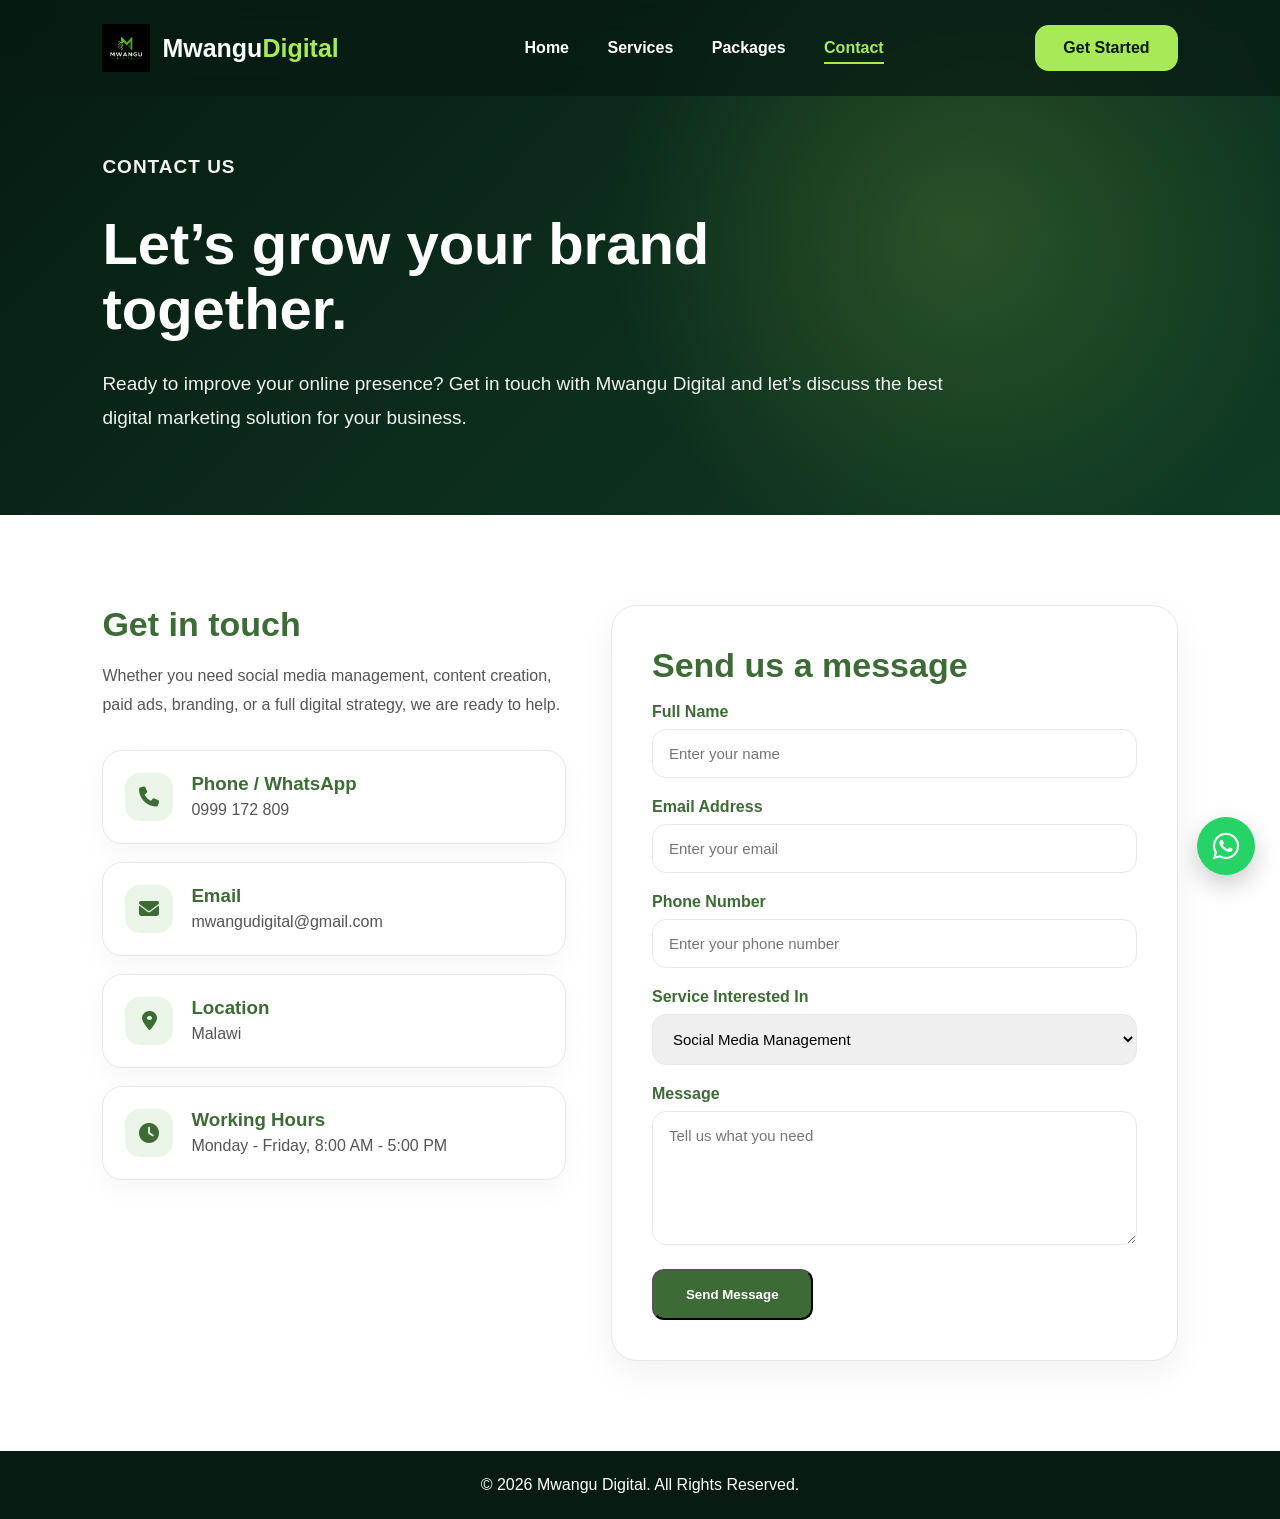
==== contact.html @ 91144dba "Add files via upload" ====
<!DOCTYPE html>
<html lang="en">
<head>
  <meta charset="UTF-8" />
  <meta name="viewport" content="width=device-width, initial-scale=1.0" />

  <title>Contact | Mwangu Digital</title>

  <meta
    name="description"
    content="Contact Mwangu Digital for social media management, content creation, digital marketing, branding, and website design services in Malawi."
  />

  <link rel="icon" type="image/png" sizes="32x32" href="favicon.png">
  <link rel="apple-touch-icon" href="favicon.png">

  <link rel="stylesheet" href="style.css" />

  <link
    rel="stylesheet"
    href="https://cdnjs.cloudflare.com/ajax/libs/font-awesome/6.5.1/css/all.min.css"
  />
</head>

<body>

<header class="navbar">
  <a href="index.html" class="logo">
    <img src="logo.png" alt="Mwangu Digital Logo" class="logo-image">
    <div class="logo-text">Mwangu<span>Digital</span></div>
  </a>

  <nav id="navMenu" aria-label="Main navigation">
    <a href="index.html">Home</a>
    <a href="services.html">Services</a>
    <a href="packages.html">Packages</a>
    <a href="contact.html" class="active">Contact</a>
  </nav>

  <a href="contact.html" class="nav-cta">Get Started</a>

  <button class="menu-btn" onclick="toggleMenu()" aria-label="Open Menu">
    ☰
  </button>
</header>

<main>

<section class="page-hero">
  <div>
    <p class="tagline">Contact Us</p>
    <h1>Let’s grow your brand together.</h1>
    <p>
      Ready to improve your online presence? Get in touch with Mwangu Digital
      and let’s discuss the best digital marketing solution for your business.
    </p>
  </div>
</section>

<section class="contact-section">

  <div class="contact-info">

    <h2>Get in touch</h2>
    <p>
      Whether you need social media management, content creation, paid ads,
      branding, or a full digital strategy, we are ready to help.
    </p>

    <div class="contact-card">
      <i class="fa-solid fa-phone"></i>
      <div>
        <h3>Phone / WhatsApp</h3>
        <a href="https://wa.me/265999172809" target="_blank">0999 172 809</a>
      </div>
    </div>

    <div class="contact-card">
      <i class="fa-solid fa-envelope"></i>
      <div>
        <h3>Email</h3>
        <a href="mailto:mwangudigital@gmail.com">mwangudigital@gmail.com</a>
      </div>
    </div>

    <div class="contact-card">
      <i class="fa-solid fa-location-dot"></i>
      <div>
        <h3>Location</h3>
        <p>Malawi</p>
      </div>
    </div>

    <div class="contact-card">
      <i class="fa-solid fa-clock"></i>
      <div>
        <h3>Working Hours</h3>
        <p>Monday - Friday, 8:00 AM - 5:00 PM</p>
      </div>
    </div>

  </div>

  <form class="contact-form">
    <h2>Send us a message</h2>

    <div class="form-group">
      <label for="name">Full Name</label>
      <input type="text" id="name" placeholder="Enter your name">
    </div>

    <div class="form-group">
      <label for="email">Email Address</label>
      <input type="email" id="email" placeholder="Enter your email">
    </div>

    <div class="form-group">
      <label for="phone">Phone Number</label>
      <input type="text" id="phone" placeholder="Enter your phone number">
    </div>

    <div class="form-group">
      <label for="service">Service Interested In</label>
      <select id="service">
        <option>Social Media Management</option>
        <option>Content Creation</option>
        <option>Paid Advertising</option>
        <option>Branding & Design</option>
        <option>Website Design</option>
        <option>Email & WhatsApp Marketing</option>
        <option>Full Digital Marketing Package</option>
      </select>
    </div>

    <div class="form-group">
      <label for="message">Message</label>
      <textarea id="message" rows="6" placeholder="Tell us what you need"></textarea>
    </div>

    <button type="submit" class="btn pricing-btn">Send Message</button>
  </form>

</section>

</main>

<footer>
  <p>© 2026 Mwangu Digital. All Rights Reserved.</p>
</footer>

<a
  href="https://wa.me/265999172809"
  class="whatsapp-float"
  target="_blank"
  aria-label="Chat with Mwangu Digital on WhatsApp"
>
  <i class="fa-brands fa-whatsapp"></i>
</a>

<script>
  function toggleMenu() {
    document.getElementById("navMenu").classList.toggle("active");
  }
</script>

</body>
</html>
---- style.css ----
:root {
  --primary: #3D6B35;
  --lime: #A7E957;
  --dark: #244221;
  --darker: #071B12;
  --deep: #0B2A1B;
  --light: #EAF4E7;
  --white: #ffffff;
  --black: #111111;
  --text: #555555;
  --soft-border: #e8e8e8;
}

* {
  margin: 0;
  padding: 0;
  box-sizing: border-box;
  font-family: "Segoe UI", Arial, sans-serif;
}

html {
  scroll-behavior: smooth;
}

body {
  background: var(--white);
  color: var(--black);
}

/* NAVBAR */

.navbar {
  width: 100%;
  padding: 24px 8%;
  display: flex;
  align-items: center;
  justify-content: space-between;
  background: rgba(7, 27, 18, 0.72);
  backdrop-filter: blur(14px);
  position: fixed;
  top: 0;
  left: 0;
  z-index: 1000;
}

.logo {
  display: flex;
  align-items: center;
  gap: 12px;
  text-decoration: none;
}

.logo-image {
    width: 48px;
    height: 48px;
    object-fit: contain;
    display: block;
}

@media (max-width: 768px) {
    .logo-image {
        width: 42px;
        height: 42px;
    }
}

.logo-text {
  font-size: 25px;
  font-weight: 800;
  color: var(--white);
}

.logo-text span {
  color: var(--lime);
}

nav a {
  margin-left: 34px;
  text-decoration: none;
  color: var(--white);
  font-weight: 600;
  transition: 0.3s ease;
  position: relative;
}

nav a:hover,
nav a.active {
  color: var(--lime);
}

nav a.active::after {
  content: "";
  width: 100%;
  height: 2px;
  background: var(--lime);
  position: absolute;
  left: 0;
  bottom: -8px;
}

.nav-cta {
  background: var(--lime);
  color: #08180f;
  text-decoration: none;
  padding: 14px 28px;
  border-radius: 14px;
  font-weight: 700;
  transition: 0.3s ease;
}

.nav-cta:hover {
  transform: translateY(-3px);
}

.menu-btn {
  display: none;
  background: none;
  border: none;
  color: var(--lime);
  font-size: 30px;
  cursor: pointer;
}

/* HERO */

.hero {
  min-height: 100vh;
  padding: 135px 8% 90px;
  background:
    radial-gradient(circle at 72% 48%, rgba(167, 233, 87, 0.18), transparent 34%),
    linear-gradient(135deg, #061b11 0%, #0b2a1b 42%, #103b23 100%);
  color: var(--white);
  display: grid;
   grid-template-columns: 0.85fr 1.15fr;
  align-items: center;
  gap: 50px;
  position: relative;
  overflow: hidden;
}

.hero-content {
  position: relative;
  z-index: 5;
}

.tagline {
  color: var(--lime);
  font-weight: 700;
  margin-bottom: 28px;
  letter-spacing: 1px;
  text-transform: uppercase;
  font-size: 15px;
}

.hero h1 {
  font-size: 64px;
  line-height: 1.08;
  margin-bottom: 28px;
  letter-spacing: -2px;
}

.hero h1 span {
  color: var(--lime);
}

.hero-content > p {
  max-width: 620px;
  font-size: 19px;
  line-height: 1.85;
  color: #f1f1f1;
}

.hero-buttons {
  margin-top: 36px;
  display: flex;
  align-items: center;
  gap: 18px;
}

.btn {
  display: inline-block;
  padding: 16px 32px;
  border-radius: 12px;
  text-decoration: none;
  font-weight: 700;
  transition: 0.3s ease;
}

.primary {
  background: var(--lime);
  color: #08180f;
}

.primary:hover {
  transform: translateY(-3px);
}

.secondary {
  border: 1.5px solid rgba(255,255,255,0.8);
  color: var(--white);
}

.secondary:hover {
  background: var(--white);
  color: var(--primary);
}

.hero-visual {
  position: relative;
  z-index: 4;
  display: flex;
  align-items: center;
  justify-content: center;
}

.hero-image {
  width: 150%;
  max-width: 950px;
  margin-left: -80px;
  height: auto;
  object-fit: contain;
  display: block;
  filter: drop-shadow(0 30px 70px rgba(0, 0, 0, 0.35));
}

/* SECTIONS */

.about,
.services,
.why,
.packages,
.cta {
  padding: 90px 8%;
  text-align: center;
}

.about {
  background: var(--light);
}

.about h2,
.services h2,
.why h2,
.packages h2,
.cta h2 {
  font-size: 40px;
  margin-bottom: 20px;
  color: var(--primary);
}

.about p,
.cta p,
.section-text {
  max-width: 850px;
  margin: 0 auto;
  line-height: 1.9;
  font-size: 18px;
  color: var(--text);
}

/* SERVICES */

.services {
  background: var(--white);
}

.grid {
  margin-top: 45px;
  display: grid;
  grid-template-columns: repeat(3, 1fr);
  gap: 25px;
}

.card {
  background: var(--white);
  padding: 40px 30px;
  border-radius: 22px;
  border: 1px solid var(--soft-border);
  box-shadow: 0 10px 30px rgba(0, 0, 0, 0.05);
  transition: 0.35s ease;
  text-align: left;
}

.card:hover {
  transform: translateY(-8px);
  border-color: var(--primary);
  box-shadow: 0 18px 45px rgba(0, 0, 0, 0.09);
}

.icon {
  width: 65px;
  height: 65px;
  border-radius: 18px;
  background: var(--light);
  display: flex;
  align-items: center;
  justify-content: center;
  margin-bottom: 25px;
}

.icon i {
  font-size: 26px;
  color: var(--primary);
}

.card h3 {
  font-size: 22px;
  color: var(--primary);
  margin-bottom: 15px;
}

.card p {
  color: #666666;
  line-height: 1.8;
  font-size: 16px;
}

/* WHY */

.why {
  background: var(--dark);
  color: var(--white);
}

.why h2 {
  color: var(--white);
}

.why-list {
  max-width: 760px;
  margin: 35px auto 0;
  text-align: left;
}

.why-list p {
  padding: 16px 20px;
  font-size: 18px;
  border-bottom: 1px solid rgba(255, 255, 255, 0.12);
  position: relative;
}

.why-list p::before {
  content: "";
  width: 10px;
  height: 10px;
  background: #d7efd1;
  border-radius: 50%;
  display: inline-block;
  margin-right: 12px;
}

/* PACKAGES */

.packages {
  background: var(--white);
}

.package-grid {
  margin-top: 45px;
  display: grid;
  grid-template-columns: repeat(3, 1fr);
  gap: 25px;
}

.package-card {
  padding: 40px 30px;
  border-radius: 22px;
  background: var(--white);
  border: 1px solid var(--soft-border);
  box-shadow: 0 10px 30px rgba(0, 0, 0, 0.05);
  transition: 0.35s ease;
}

.package-card:hover {
  transform: translateY(-8px);
  border-color: var(--primary);
}

.package-card h3 {
  margin: 20px 0 12px;
  font-size: 24px;
  color: var(--primary);
}

.package-card p {
  line-height: 1.7;
  color: #555555;
}

.featured {
  border: 2px solid var(--primary);
  background: var(--light);
}

.featured span {
  background: var(--primary);
  color: var(--white);
  padding: 8px 16px;
  border-radius: 20px;
  font-size: 13px;
  font-weight: 800;
}

/* CTA */

.cta {
  background: var(--light);
}

.cta .primary {
  margin-top: 25px;
}

.email {
  margin-top: 20px !important;
  font-weight: 700;
  color: var(--primary) !important;
}

/* FOOTER */

footer {
  padding: 25px;
  text-align: center;
  background: var(--darker);
  color: var(--white);
}

/* WHATSAPP */

.whatsapp-float {
  position: fixed;
  right: 25px;
  bottom: 25px;
  width: 58px;
  height: 58px;
  background: #25D366;
  color: var(--white);
  border-radius: 50%;
  display: flex;
  align-items: center;
  justify-content: center;
  font-size: 30px;
  text-decoration: none;
  z-index: 2000;
  box-shadow: 0 10px 25px rgba(0,0,0,0.2);
  transition: 0.3s ease;
}

.whatsapp-float:hover {
  transform: translateY(-5px);
  box-shadow: 0 14px 35px rgba(0,0,0,0.25);
}

/* RESPONSIVE */

@media (max-width: 1200px) {
  .hero h1 {
    font-size: 58px;
  }

  .hero-image {
    max-width: 640px;
  }
}

@media (max-width: 992px) {
  .nav-cta {
    display: none;
  }

  .hero {
    grid-template-columns: 1fr;
    padding-top: 135px;
    text-align: left;
  }

  .hero-image {
    max-width: 680px;
  }

  .grid,
  .package-grid {
    grid-template-columns: repeat(2, 1fr);
  }
}

@media (max-width: 768px) {
  .navbar {
    padding: 18px 6%;
  }

  .logo-text {
    font-size: 21px;
  }

  nav {
    display: none;
    position: absolute;
    top: 75px;
    right: 6%;
    background: var(--white);
    width: 230px;
    padding: 20px;
    border-radius: 15px;
    box-shadow: 0 10px 30px rgba(0,0,0,0.15);
  }

  nav.active {
    display: block;
  }

  nav a {
    display: block;
    margin: 15px 0;
    color: var(--black);
  }

  nav a.active::after {
    display: none;
  }

  .menu-btn {
    display: block;
  }

  .hero {
    padding: 130px 6% 70px;
    gap: 35px;
  }

  .tagline {
    font-size: 13px;
  }

  .hero h1 {
    font-size: 43px;
  }

  .hero-content > p {
    font-size: 16px;
  }

  .hero-buttons {
    flex-direction: column;
    align-items: flex-start;
  }

  .btn {
    width: 100%;
    text-align: center;
  }

  .hero-image {
    max-width: 100%;
    margin-top: 10px;
  }

  .about,
  .services,
  .why,
  .packages,
  .cta {
    padding: 70px 6%;
  }

  .about h2,
  .services h2,
  .why h2,
  .packages h2,
  .cta h2 {
    font-size: 30px;
  }

  .grid,
  .package-grid {
    grid-template-columns: 1fr;
  }

  .whatsapp-float {
    right: 18px;
    bottom: 18px;
    width: 54px;
    height: 54px;
    font-size: 28px;
  }
}

/* SERVICES PAGE */

.page-hero {
  min-height: 55vh;
  padding: 150px 8% 80px;
  background:
    radial-gradient(circle at 75% 45%, rgba(167, 233, 87, 0.18), transparent 35%),
    linear-gradient(135deg, #061b11 0%, #0b2a1b 42%, #103b23 100%);
  color: var(--white);
  display: flex;
  align-items: center;
}

.page-hero div {
  max-width: 850px;
}

.page-hero h1 {
  font-size: 58px;
  line-height: 1.12;
  margin-bottom: 25px;
}

.page-hero p {
  font-size: 19px;
  line-height: 1.8;
  color: #f1f1f1;
}

.services-page {
  padding: 90px 8%;
  display: grid;
  grid-template-columns: repeat(2, 1fr);
  gap: 30px;
  background: var(--white);
}

.service-detail {
  padding: 40px;
  border-radius: 24px;
  border: 1px solid var(--soft-border);
  box-shadow: 0 12px 35px rgba(0,0,0,0.05);
  display: flex;
  gap: 25px;
  transition: 0.35s ease;
}

.service-detail:hover {
  transform: translateY(-6px);
  border-color: var(--primary);
}

.service-icon {
  width: 65px;
  height: 65px;
  min-width: 65px;
  border-radius: 18px;
  background: var(--light);
  display: flex;
  align-items: center;
  justify-content: center;
  color: var(--primary);
  font-size: 26px;
}

.service-detail h2 {
  color: var(--primary);
  font-size: 26px;
  margin-bottom: 12px;
}

.service-detail p {
  color: var(--text);
  line-height: 1.8;
  margin-bottom: 18px;
}

.service-detail ul {
  list-style: none;
}

.service-detail li {
  padding: 8px 0;
  color: #555;
}

.service-detail li::before {
  content: "✓";
  color: var(--primary);
  font-weight: 800;
  margin-right: 10px;
}

.process-section {
  padding: 90px 8%;
  background: var(--light);
  text-align: center;
}

.process-section h2 {
  font-size: 40px;
  color: var(--primary);
  margin-bottom: 45px;
}

.process-grid {
  display: grid;
  grid-template-columns: repeat(4, 1fr);
  gap: 25px;
}

.process-grid div {
  background: var(--white);
  padding: 35px 25px;
  border-radius: 22px;
  border: 1px solid var(--soft-border);
  text-align: left;
}

.process-grid span {
  color: var(--lime);
  background: var(--primary);
  padding: 8px 14px;
  border-radius: 20px;
  font-weight: 800;
  display: inline-block;
  margin-bottom: 20px;
}

.process-grid h3 {
  color: var(--primary);
  font-size: 22px;
  margin-bottom: 12px;
}

.process-grid p {
  color: var(--text);
  line-height: 1.7;
}

.logo-image {
  width: 48px;
  height: 48px;
  object-fit: contain;
  display: block;
}

@media (max-width: 992px) {
  .services-page {
    grid-template-columns: 1fr;
  }

  .process-grid {
    grid-template-columns: repeat(2, 1fr);
  }

  .page-hero h1 {
    font-size: 46px;
  }
}

@media (max-width: 768px) {
  .page-hero {
    padding: 130px 6% 70px;
  }

  .page-hero h1 {
    font-size: 38px;
  }

  .services-page,
  .process-section {
    padding: 70px 6%;
  }

  .service-detail {
    flex-direction: column;
    padding: 30px;
  }

  .process-grid {
    grid-template-columns: 1fr;
  }

  .logo-image {
    width: 42px;
    height: 42px;
  }
}
/* PACKAGES PAGE */

.pricing-section {
  padding: 90px 12%;
  display: grid;
  grid-template-columns: repeat(2, 1fr);
  gap: 35px;
  background: var(--white);
}

.pricing-card {
  padding: 35px;
  border-radius: 26px;
  border: 1px solid var(--soft-border);
  background: var(--white);
  box-shadow: 0 12px 35px rgba(0,0,0,0.06);
  position: relative;
  transition: 0.35s ease;
}

.pricing-card:hover {
  transform: translateY(-8px);
  border-color: var(--primary);
}

.featured-pricing {
  background: var(--light);
  border: 2px solid var(--primary);
}

.custom-pricing {
  background: #f8fbf6;
  border: 2px dashed var(--primary);
}

.pricing-icon {
  width: 60px;
  height: 60px;
  border-radius: 18px;
  background: var(--light);
  color: var(--primary);
  display: flex;
  align-items: center;
  justify-content: center;
  font-size: 24px;
  margin-bottom: 20px;
}

.recommended-badge {
  position: absolute;
  top: 24px;
  right: 24px;
  background: var(--primary);
  color: var(--white);
  padding: 8px 16px;
  border-radius: 30px;
  font-size: 12px;
  font-weight: 800;
}

.pricing-card h2 {
  color: var(--primary);
  font-size: 26px;
  margin-bottom: 8px;
}

.package-subtitle {
  color: var(--text);
  line-height: 1.6;
  margin-bottom: 20px;
}

.price {
  font-size: 34px;
  font-weight: 900;
  color: var(--black);
  margin-bottom: 6px;
}

.price span {
  font-size: 14px;
  font-weight: 600;
  color: var(--text);
}

.ads-note {
  color: var(--primary);
  font-weight: 700;
  margin-bottom: 22px;
}

.pricing-card ul {
  list-style: none;
  margin-bottom: 26px;
}

.pricing-card li {
  padding: 9px 0;
  color: #555;
  border-bottom: 1px solid #eeeeee;
  font-size: 15px;
  line-height: 1.45;
}

.pricing-card li::before {
  content: "✓";
  color: var(--primary);
  font-weight: 900;
  margin-right: 10px;
}

.pricing-actions {
  display: flex;
  align-items: center;
  gap: 18px;
  flex-wrap: wrap;
}

.pricing-btn {
  background: var(--primary);
  color: var(--white);
  text-align: center;
}

.pricing-btn:hover {
  background: var(--dark);
}

.view-package {
  background: transparent;
  border: none;
  color: var(--primary);
  font-weight: 800;
  cursor: pointer;
  font-size: 15px;
}

.view-package:hover {
  text-decoration: underline;
}

.package-note {
  padding: 90px 8%;
  text-align: center;
  background: var(--light);
}

.package-note h2 {
  font-size: 38px;
  color: var(--primary);
  margin-bottom: 18px;
}

.package-note p {
  max-width: 750px;
  margin: 0 auto 30px;
  color: var(--text);
  font-size: 18px;
  line-height: 1.8;
}

/* PACKAGE MODAL */

.package-modal {
  position: fixed;
  inset: 0;
  background: rgba(0,0,0,0.65);
  backdrop-filter: blur(8px);
  z-index: 3000;
  display: none;
  align-items: center;
  justify-content: center;
  padding: 25px;
}

.package-modal.show {
  display: flex;
}

.modal-box {
  width: 100%;
  max-width: 780px;
  max-height: 90vh;
  overflow-y: auto;
  background: var(--white);
  border-radius: 28px;
  padding: 45px;
  position: relative;
  box-shadow: 0 30px 90px rgba(0,0,0,0.35);
}

.close-modal {
  position: absolute;
  top: 22px;
  right: 25px;
  background: none;
  border: none;
  font-size: 34px;
  cursor: pointer;
  color: var(--black);
}

.modal-box h2 {
  color: var(--primary);
  font-size: 34px;
  margin-bottom: 10px;
}

.modal-price {
  font-size: 30px;
  font-weight: 900;
  margin-bottom: 8px;
}

.modal-list {
  margin: 30px 0;
  display: grid;
  grid-template-columns: repeat(2, 1fr);
  gap: 14px 25px;
}

.modal-list span {
  color: #444;
  line-height: 1.5;
}

.modal-list span::before {
  content: "✓";
  color: var(--primary);
  font-weight: 900;
  margin-right: 10px;
}

@media (max-width: 992px) {
  .pricing-section {
    padding: 80px 8%;
  }
}

@media (max-width: 768px) {
  .pricing-section {
    grid-template-columns: 1fr;
    padding: 70px 6%;
  }

  .pricing-card {
    padding: 30px;
  }

  .price {
    font-size: 30px;
  }

  .pricing-actions {
    flex-direction: column;
    align-items: stretch;
  }

  .view-package {
    text-align: center;
  }

  .package-note {
    padding: 70px 6%;
  }

  .package-note h2 {
    font-size: 30px;
  }

  .modal-box {
    padding: 35px 25px;
  }

  .modal-list {
    grid-template-columns: 1fr;
  }
}

/* CONTACT PAGE */

.contact-section {
  padding: 90px 8%;
  display: grid;
  grid-template-columns: 0.9fr 1.1fr;
  gap: 45px;
  background: var(--white);
}

.contact-info h2,
.contact-form h2 {
  font-size: 34px;
  color: var(--primary);
  margin-bottom: 18px;
}

.contact-info > p {
  color: var(--text);
  line-height: 1.8;
  margin-bottom: 30px;
}

.contact-card {
  display: flex;
  gap: 18px;
  padding: 22px;
  border-radius: 20px;
  border: 1px solid var(--soft-border);
  margin-bottom: 18px;
  background: var(--white);
  box-shadow: 0 10px 28px rgba(0,0,0,0.04);
}

.contact-card i {
  width: 48px;
  height: 48px;
  border-radius: 15px;
  background: var(--light);
  color: var(--primary);
  display: flex;
  align-items: center;
  justify-content: center;
  font-size: 20px;
}

.contact-card h3 {
  color: var(--primary);
  margin-bottom: 6px;
}

.contact-card a,
.contact-card p {
  color: var(--text);
  text-decoration: none;
}

.contact-card a:hover {
  color: var(--primary);
}

.contact-form {
  padding: 40px;
  border-radius: 26px;
  border: 1px solid var(--soft-border);
  box-shadow: 0 12px 35px rgba(0,0,0,0.06);
  background: var(--white);
}

.form-group {
  margin-bottom: 20px;
  text-align: left;
}

.form-group label {
  display: block;
  color: var(--primary);
  font-weight: 700;
  margin-bottom: 8px;
}

.form-group input,
.form-group select,
.form-group textarea {
  width: 100%;
  padding: 15px 16px;
  border: 1px solid var(--soft-border);
  border-radius: 14px;
  font-size: 15px;
  outline: none;
  font-family: inherit;
}

.form-group input:focus,
.form-group select:focus,
.form-group textarea:focus {
  border-color: var(--primary);
}

@media (max-width: 992px) {
  .contact-section {
    grid-template-columns: 1fr;
  }
}

@media (max-width: 768px) {
  .contact-section {
    padding: 70px 6%;
  }

  .contact-form {
    padding: 30px;
  }

  .contact-info h2,
  .contact-form h2 {
    font-size: 28px;
  }
}
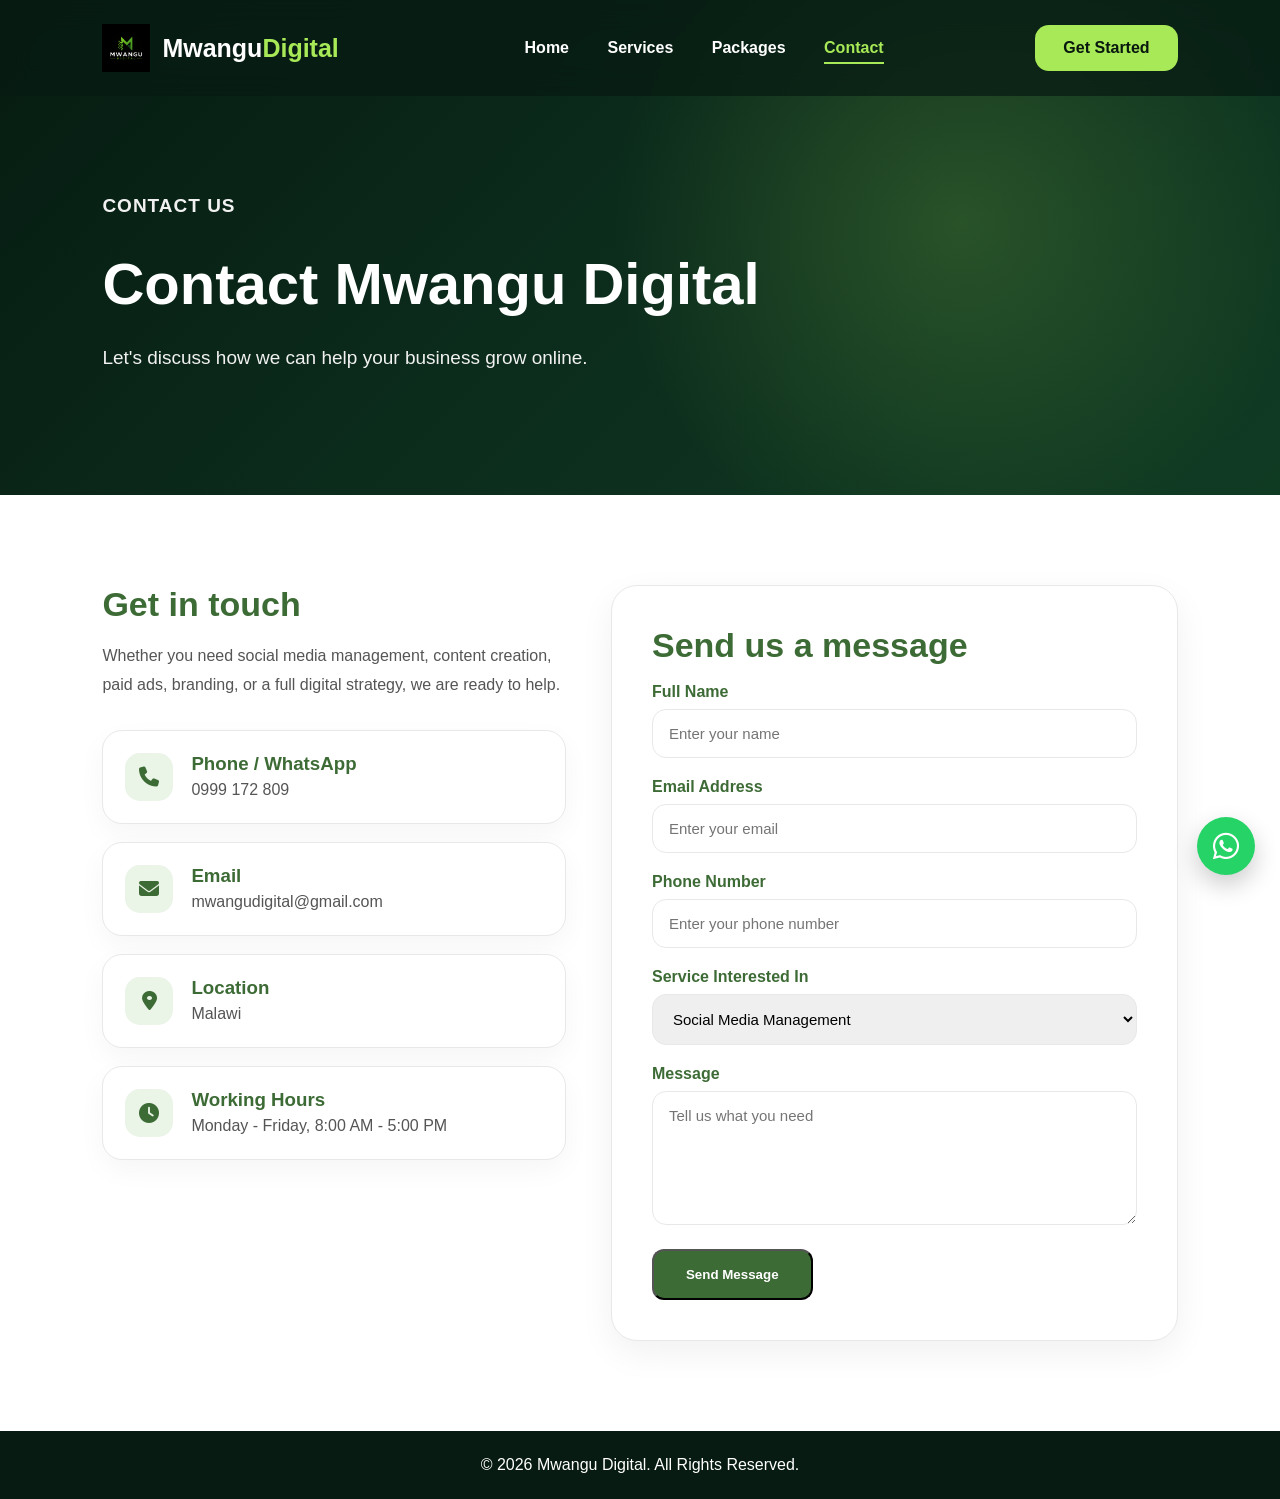
==== commit 02bced51: "Update contact.html" ====
--- a/contact.html
+++ b/contact.html
@@ -4,12 +4,12 @@
   <meta charset="UTF-8" />
   <meta name="viewport" content="width=device-width, initial-scale=1.0" />
 
-  <title>Contact | Mwangu Digital</title>
-
-  <meta
-    name="description"
-    content="Contact Mwangu Digital for social media management, content creation, digital marketing, branding, and website design services in Malawi."
-  />
+  <title>Contact Mwangu Digital | Digital Marketing Agency in Malawi</title>
+
+ <meta
+name="description"
+content="Contact Mwangu Digital in Malawi for social media management, digital marketing, branding, website design, Facebook ads and content creation services."
+/>
 
   <link rel="icon" type="image/png" sizes="32x32" href="favicon.png">
   <link rel="apple-touch-icon" href="favicon.png">
@@ -20,6 +20,45 @@
     rel="stylesheet"
     href="https://cdnjs.cloudflare.com/ajax/libs/font-awesome/6.5.1/css/all.min.css"
   />
+<script type="application/ld+json">
+{
+  "@context": "https://schema.org",
+  "@type": "ProfessionalService",
+  "name": "Mwangu Digital",
+  "description": "Mwangu Digital is a digital marketing and social media management agency in Malawi helping businesses grow through content creation, branding, paid advertising, and digital marketing strategies.",
+  "telephone": "+265999172809",
+  "email": "mwangudigital@gmail.com",
+
+  "address": {
+    "@type": "PostalAddress",
+    "addressLocality": "Lilongwe",
+    "addressCountry": "MW"
+  },
+
+  "areaServed": "Malawi",
+
+  "sameAs": [
+    "https://www.instagram.com/mwangudigital?igsh=MTFocjJ2bWxpa2plcw==",
+    "https://www.facebook.com/share/1bmpFsH39L/",
+    "https://www.tiktok.com/@mwangu_digital?_r=1&_t=ZS-974bDOwQ5pM"
+  ],
+
+  "serviceType": [
+    "Social Media Management",
+    "Digital Marketing",
+    "Content Creation",
+    "Branding",
+    "Facebook Advertising",
+    "Instagram Marketing",
+    "TikTok Marketing",
+    "Paid Advertising",
+    "Website Design",
+    "Email Marketing",
+    "WhatsApp Marketing"
+  ]
+}
+</script>
+
 </head>
 
 <body>
@@ -49,11 +88,12 @@
 <section class="page-hero">
   <div>
     <p class="tagline">Contact Us</p>
-    <h1>Let’s grow your brand together.</h1>
-    <p>
-      Ready to improve your online presence? Get in touch with Mwangu Digital
-      and let’s discuss the best digital marketing solution for your business.
-    </p>
+    <h1>
+Contact Mwangu Digital
+</h1>
+   <p>
+Let's discuss how we can help your business grow online.
+</p>
   </div>
 </section>
 
@@ -164,4 +204,4 @@
 </script>
 
 </body>
-</html>+</html>
--- a/style.css
+++ b/style.css
@@ -351,56 +351,63 @@
 
 /* PACKAGES */
 
-.packages {
-  background: var(--white);
-}
-
-.package-grid {
-  margin-top: 45px;
-  display: grid;
-  grid-template-columns: repeat(3, 1fr);
-  gap: 25px;
-}
-
-.package-card {
-  padding: 40px 30px;
-  border-radius: 22px;
-  background: var(--white);
-  border: 1px solid var(--soft-border);
-  box-shadow: 0 10px 30px rgba(0, 0, 0, 0.05);
-  transition: 0.35s ease;
-}
-
-.package-card:hover {
-  transform: translateY(-8px);
-  border-color: var(--primary);
-}
-
-.package-card h3 {
-  margin: 20px 0 12px;
-  font-size: 24px;
-  color: var(--primary);
-}
-
-.package-card p {
-  line-height: 1.7;
-  color: #555555;
-}
-
-.featured {
-  border: 2px solid var(--primary);
-  background: var(--light);
-}
-
-.featured span {
-  background: var(--primary);
+.packages-preview {
+  margin: 90px 8%;
+  padding: 70px 8%;
+  text-align: center;
+  background:
+    radial-gradient(circle at top right, rgba(167,233,87,0.22), transparent 35%),
+    linear-gradient(135deg, #061b11, #103b23);
+  border-radius: 34px;
   color: var(--white);
-  padding: 8px 16px;
-  border-radius: 20px;
-  font-size: 13px;
-  font-weight: 800;
-}
-
+}
+
+.packages-preview h2 {
+  color: var(--white);
+  font-size: 42px;
+  margin-bottom: 20px;
+}
+
+.packages-preview p {
+  max-width: 720px;
+  margin: 0 auto 32px;
+  color: #e9f3e5;
+  line-height: 1.8;
+  font-size: 18px;
+}
+
+.package-tags {
+  display: flex;
+  justify-content: center;
+  flex-wrap: wrap;
+  gap: 14px;
+  margin-bottom: 35px;
+}
+
+.package-tags span {
+  background: rgba(255,255,255,0.12);
+  color: var(--lime);
+  padding: 12px 22px;
+  border-radius: 30px;
+  font-weight: 700;
+  border: 1px solid rgba(255,255,255,0.16);
+}
+
+.packages-preview .primary {
+  background: var(--lime);
+  color: #08180f;
+}
+
+@media (max-width: 768px) {
+  .packages-preview {
+    margin: 70px 6%;
+    padding: 55px 6%;
+  }
+
+  .packages-preview h2 {
+    font-size: 30px;
+  }
+}
 /* CTA */
 
 .cta {
@@ -415,6 +422,35 @@
   margin-top: 20px !important;
   font-weight: 700;
   color: var(--primary) !important;
+}
+
+.cta {
+    background: var(--light);
+    padding: 50px 8% 70px;
+    text-align: center;
+}
+
+.cta h2 {
+    font-size: 38px;
+    margin-bottom: 15px;
+    color: var(--primary);
+}
+
+.cta p {
+    max-width: 650px;
+    margin: 0 auto;
+    line-height: 1.8;
+    color: var(--text);
+}
+
+.cta .primary {
+    margin-top: 25px;
+}
+
+.email {
+    margin-top: 20px !important;
+    font-weight: 700;
+    color: var(--primary) !important;
 }
 
 /* FOOTER */
@@ -1172,4 +1208,4 @@
   .contact-form h2 {
     font-size: 28px;
   }
-}+}
